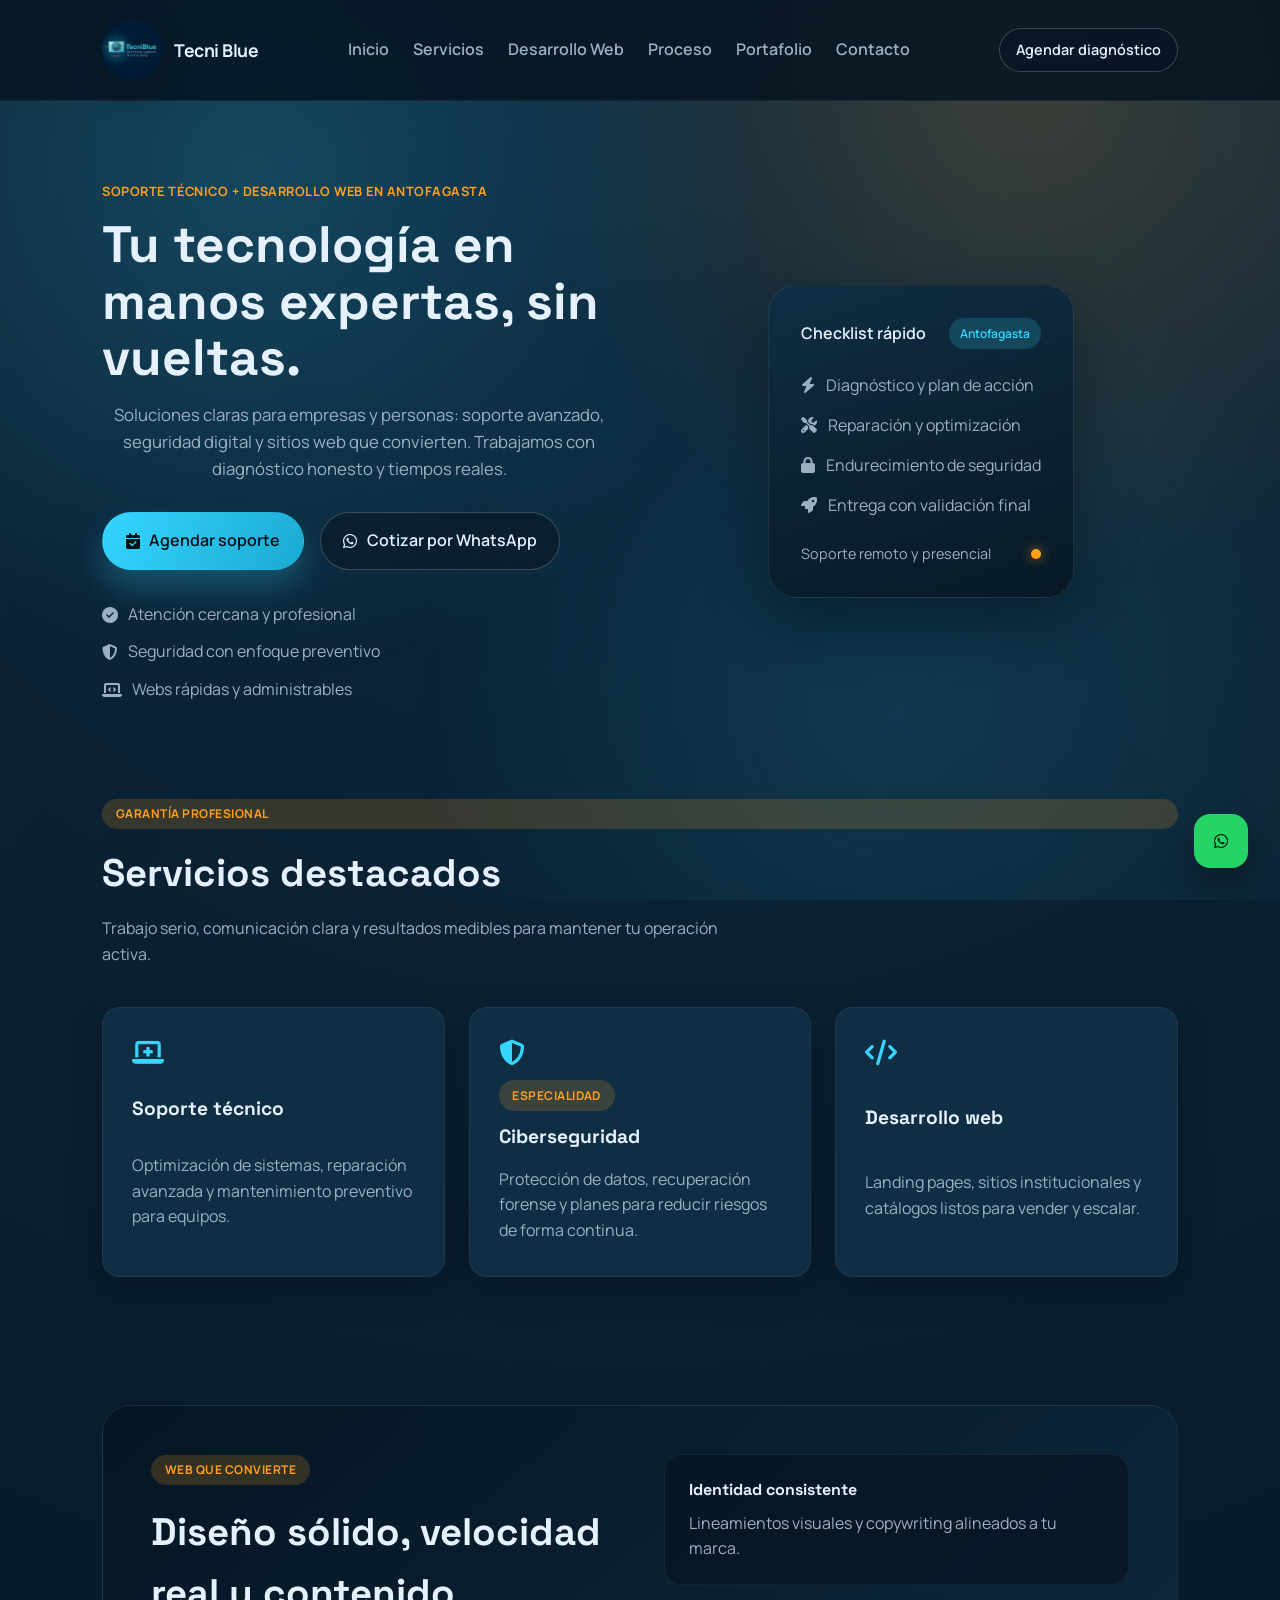
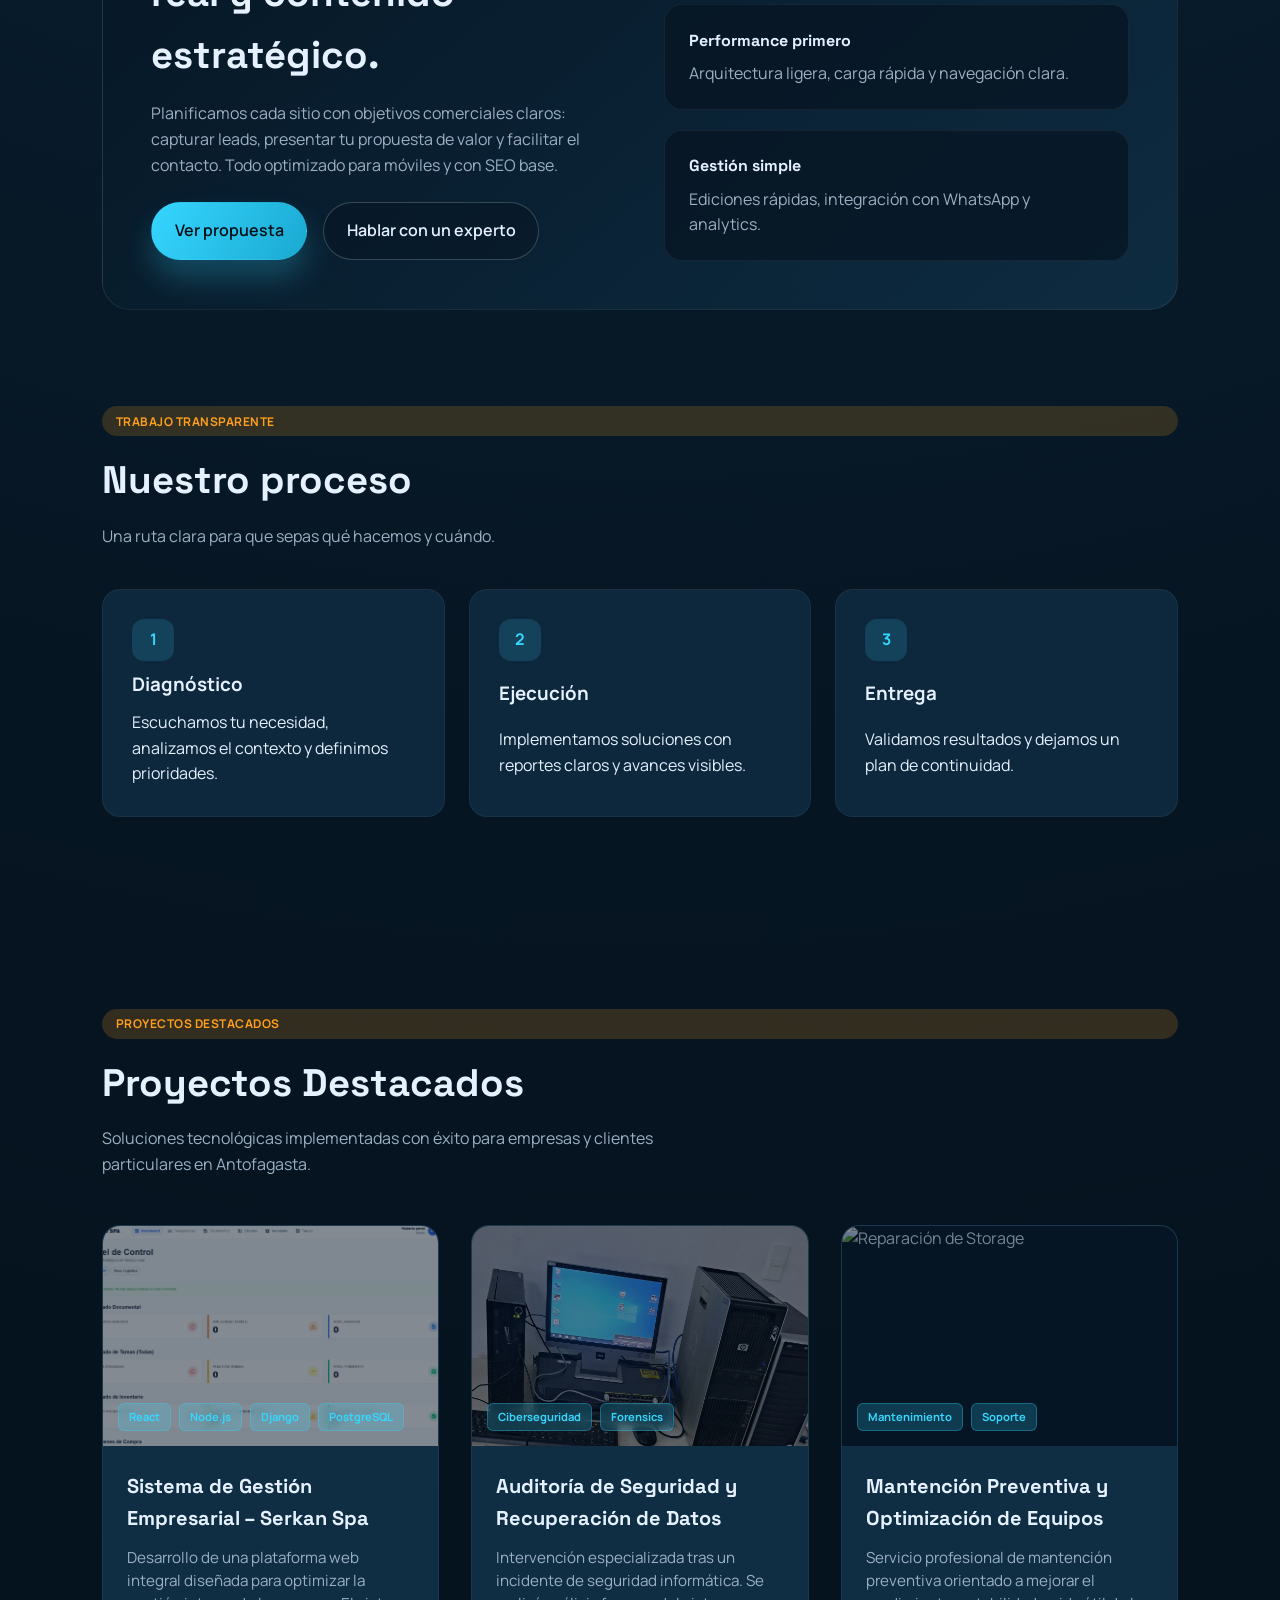
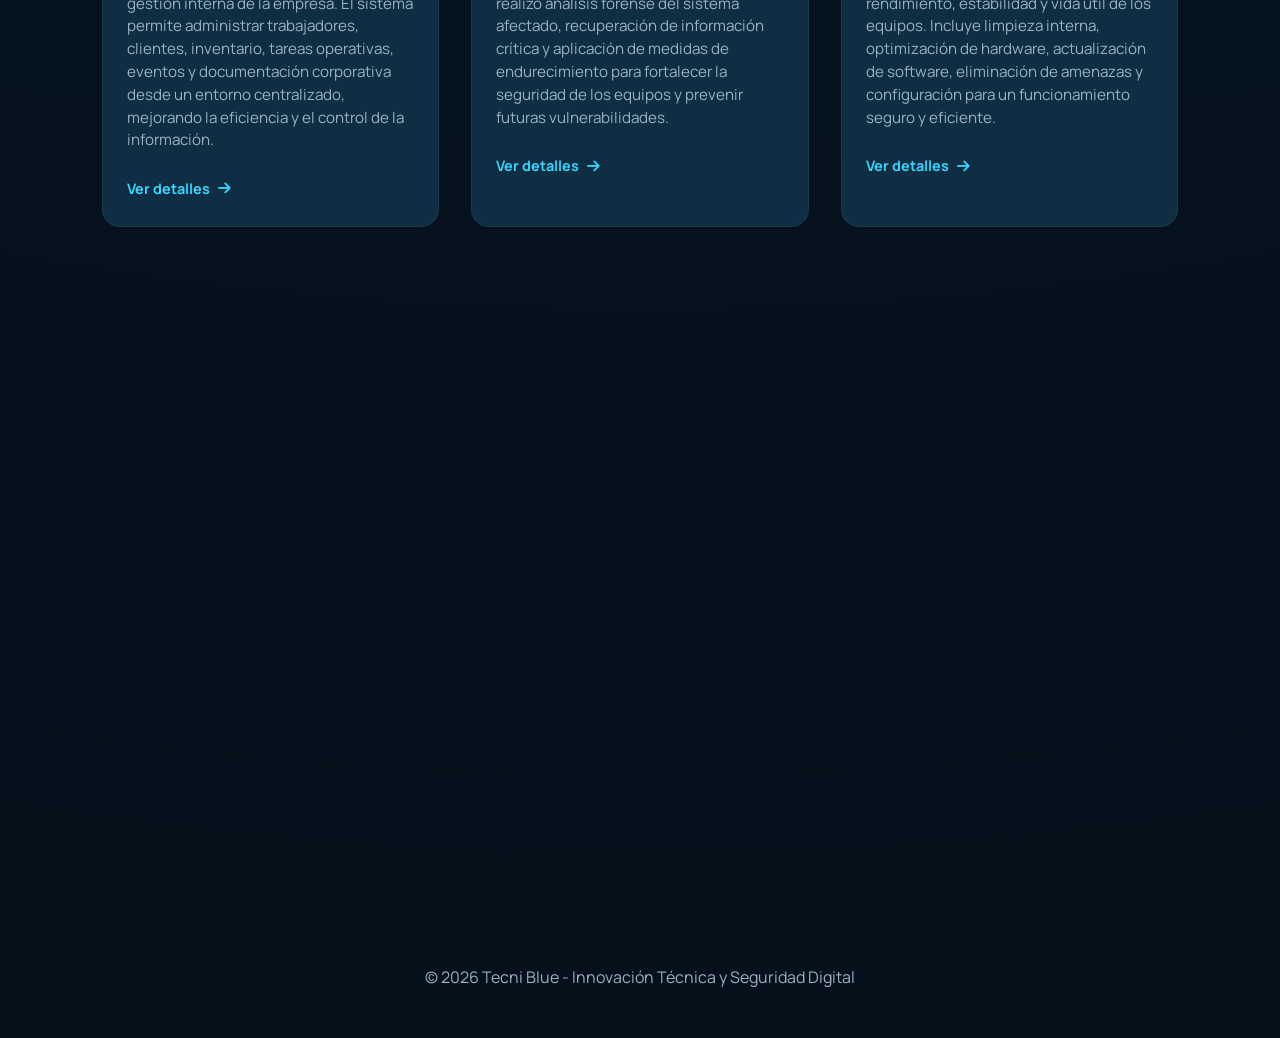
==== index.html @ 35806056 "Agregando estructura completa: HTML, CSS y Assets" ====
<!DOCTYPE html>
<html lang="es">
<head>
    <!-- ==========================================================================
       Metadatos y enlaces del documento
       ========================================================================== -->
    <meta charset="UTF-8">
    <meta name="viewport" content="width=device-width, initial-scale=1.0">
    <title>Tecni Blue | Soporte y Desarrollo Web</title>

    <!-- Descripcin para SEO -->
    <meta name="description" content="Soporte técnico, ciberseguridad y desarrollo web profesional en Antofagasta. Respuestas claras, soluciones rápidas y acompañamiento real.">

    <!-- Fuentes de Google Fonts -->
    <link href="https://fonts.googleapis.com/css2?family=Manrope:wght@300;400;600;700&family=Space+Grotesk:wght@400;600;700&display=swap" rel="stylesheet">
    <!-- Iconos de Font Awesome -->
    <link rel="stylesheet" href="https://cdnjs.cloudflare.com/ajax/libs/font-awesome/6.4.0/css/all.min.css">

    <!-- Hoja de estilos principal -->
    <link rel="stylesheet" href="style.css">
</head>
<body>
    <!-- ==========================================================================
       Cabecera del sitio
       ========================================================================== -->
    <header class="site-header">
        <!-- Logo y nombre de la marca -->
        <a href="#inicio" class="logo-link">
            <img src="img/logo2.png" alt="Logo de Tecni Blue, Soporte Técnico y Desarrollo Web Antofagasta" class="header-logo">
            <span class="brand-name">Tecni Blue</span>
        </a>

        <!-- Navegacin principal para escritorio -->
        <nav class="nav-desktop">
            <a href="#inicio">Inicio</a>
            <a href="#servicios">Servicios</a>
            <a href="#web">Desarrollo Web</a>
            <a href="#proceso">Proceso</a>
            <a href="#portafolio">Portafolio</a>
            <a href="#contacto">Contacto</a>
        </nav>

        <!-- Botn de llamada a la accin en la cabecera -->
        <div class="header-cta">
            <a href="#contacto" class="btn btn-outline btn-small">Agendar diagnóstico</a>
        </div>

        <!-- Botn de men para dispositivos mveles (hamburguesa) -->
        <button class="nav-toggle" aria-label="Abrir menú" aria-controls="nav-mobile" aria-expanded="false">
            <i class="fas fa-bars"></i>
        </button>
    </header>

    <!-- ==========================================================================
       Navegacin para dispositivos mveles
       ========================================================================== -->
    <div id="nav-mobile" class="nav-mobile" aria-hidden="true">
        <a href="#inicio">Inicio</a>
        <a href="#servicios">Servicios</a>
        <a href="#web">Desarrollo Web</a>
        <a href="#proceso">Proceso</a>
        <a href="#portafolio">Portafolio</a>
        <a href="#contacto">Contacto</a>
    </div>

    <!-- ==========================================================================
       Contenido principal de la pgina
       ========================================================================== -->
    <main>
        <!-- ==========================================================================
           Seccin "Hero" o de bienvenida
           ========================================================================== -->
        <section class="hero" id="inicio">
            <div class="hero-content fade-in">
                <p class="eyebrow">Soporte técnico + desarrollo web en Antofagasta</p>
                <h1>Tu tecnología en manos expertas, sin vueltas.</h1>
                <p class="hero-lead">Soluciones claras para empresas y personas: soporte avanzado, seguridad digital y sitios web que convierten. Trabajamos con diagnóstico honesto y tiempos reales.</p>

                <!-- Botones de llamada a la accin principales -->
                <div class="hero-actions">
                    <a href="#contacto" class="btn btn-primary"><i class="fas fa-calendar-check"></i> Agendar soporte</a>
                    <a href="https://wa.me/56936326213" class="btn btn-outline" target="_blank" rel="noreferrer"><i class="fab fa-whatsapp"></i> Cotizar por WhatsApp</a>
                </div>

                <!-- Lista de puntos de confianza -->
                <div class="hero-trust">
                    <div class="trust-item"><i class="fas fa-circle-check"></i> Atención cercana y profesional</div>
                    <div class="trust-item"><i class="fas fa-shield-halved"></i> Seguridad con enfoque preventivo</div>
                    <div class="trust-item"><i class="fas fa-laptop-code"></i> Webs rápidas y administrables</div>
                </div>
            </div>

            <!-- Elemento visual de la seccin Hero -->
            <div class="hero-visual fade-in">
                <div class="device-card">
                    <div class="device-header">
                        <span>Checklist rápido</span>
                        <span class="pill">Antofagasta</span>
                    </div>
                    <ul class="device-list">
                        <li><i class="fas fa-bolt"></i> Diagnóstico y plan de acción</li>
                        <li><i class="fas fa-screwdriver-wrench"></i> Reparación y optimización</li>
                        <li><i class="fas fa-lock"></i> Endurecimiento de seguridad</li>
                        <li><i class="fas fa-rocket"></i> Entrega con validación final</li>
                    </ul>
                    <div class="device-footer">
                        <span>Soporte remoto y presencial</span>
                        <span class="status-dot"></span>
                    </div>
                </div>
            </div>
        </section>

        <!-- ==========================================================================
           Seccin de Servicios
           ========================================================================== -->
        <section class="servicios" id="servicios">
            <div class="section-title fade-in">
                <span class="badge">Garantía profesional</span>
                <h2>Servicios destacados</h2>
                <p>Trabajo serio, comunicación clara y resultados medibles para mantener tu operación activa.</p>
            </div>

            <!-- Contenedor de tarjetas de servicios -->
            <div class="cards">
                <div class="card fade-in">
                    <i class="fas fa-laptop-medical"></i>
                    <h3>Soporte técnico</h3>
                    <p>Optimización de sistemas, reparación avanzada y mantenimiento preventivo para equipos.</p>
                </div>

                <div class="card fade-in">
                    <i class="fas fa-shield-halved"></i>
                    <div class="badge badge-inline">Especialidad</div>
                    <h3>Ciberseguridad</h3>
                    <p>Protección de datos, recuperación forense y planes para reducir riesgos de forma continua.</p>
                </div>

                <div class="card fade-in" id="web">
                    <i class="fas fa-code"></i>
                    <h3>Desarrollo web</h3>
                    <p>Landing pages, sitios institucionales y catálogos listos para vender y escalar.</p>
                </div>
            </div>
        </section>

        <!-- ==========================================================================
           Seccin de Desarrollo Web
           ========================================================================== -->
        <section class="web-section">
            <div class="web-grid">
                <div class="web-copy fade-in">
                    <span class="badge">Web que convierte</span>
                    <h2>Diseño sólido, velocidad real y contenido estratégico.</h2>
                    <p>Planificamos cada sitio con objetivos comerciales claros: capturar leads, presentar tu propuesta de valor y facilitar el contacto. Todo optimizado para móviles y con SEO base.</p>
                    <div class="web-actions">
                        <a href="#contacto" class="btn btn-primary">Ver propuesta</a>
                        <a href="https://wa.me/56936326213" class="btn btn-outline" target="_blank" rel="noreferrer">Hablar con un experto</a>
                    </div>
                </div>
                <div class="web-features fade-in">
                    <!-- Caractersticas especficas del desarrollo web -->
                    <div class="feature-card">
                        <h4>Identidad consistente</h4>
                        <p>Lineamientos visuales y copywriting alineados a tu marca.</p>
                    </div>
                    <div class="feature-card">
                        <h4>Performance primero</h4>
                        <p>Arquitectura ligera, carga rápida y navegación clara.</p>
                    </div>
                    <div class="feature-card">
                        <h4>Gestión simple</h4>
                        <p>Ediciones rápidas, integración con WhatsApp y analytics.</p>
                    </div>
                </div>
            </div>
        </section>

        <!-- ==========================================================================
           Seccin de Proceso de Trabajo
           ========================================================================== -->
        <section class="process" id="proceso">
            <div class="section-title fade-in">
                <span class="badge">Trabajo transparente</span>
                <h2>Nuestro proceso</h2>
                <p>Una ruta clara para que sepas qué hacemos y cuándo.</p>
            </div>

            <div class="process-grid">
                <!-- Pasos del proceso -->
                <div class="process-step fade-in">
                    <span class="step-number">1</span>
                    <h3>Diagnóstico</h3>
                    <p>Escuchamos tu necesidad, analizamos el contexto y definimos prioridades.</p>
                </div>
                <div class="process-step fade-in">
                    <span class="step-number">2</span>
                    <h3>Ejecución</h3>
                    <p>Implementamos soluciones con reportes claros y avances visibles.</p>
                </div>
                <div class="process-step fade-in">
                    <span class="step-number">3</span>
                    <h3>Entrega</h3>
                    <p>Validamos resultados y dejamos un plan de continuidad.</p>
                </div>
            </div>
        </section>

        <!-- ==========================================================================
           Seccin de Portafolio
           ========================================================================== -->
       <section class="portafolio" id="portafolio">
    <div class="section-title fade-in">
        <span class="badge">Proyectos Destacados</span>
        <h2>Proyectos Destacados</h2>
        <p>Soluciones tecnológicas implementadas con éxito para empresas y clientes particulares en Antofagasta.</p>
    </div>

    <div class="portfolio-grid">
        <!-- Tarjeta de Proyecto 1 -->
        <article class="project-card fade-in">
            <div class="project-image">
                <img src="img/serkan-spa.png" alt="Sistema de Gestión Serkan Spa">
                <div class="project-overlay">
                    <span class="tech-tag">React</span>
                    <span class="tech-tag">Node.js</span>
                    <span class="tech-tag">Django</span>
                    <span class="tech-tag">PostgreSQL</span>
                </div>
            </div>
            <div class="project-info">
                <h3>Sistema de Gestión Empresarial – Serkan Spa</h3>
                <p>Desarrollo de una plataforma web integral diseñada para optimizar la gestión interna de la empresa. El sistema permite administrar trabajadores, clientes, inventario, tareas operativas, eventos y documentación corporativa desde un entorno centralizado, mejorando la eficiencia y el control de la información.</p>
                <a href="serkan-spa.html" class="btn-text">Ver detalles <i class="fas fa-arrow-right"></i></a>
            </div>
        </article>

        <!-- Tarjeta de Proyecto 2 -->
        <article class="project-card fade-in">
            <div class="project-image">
                <img src="img/Adut1.jpg" alt="Auditoría de Seguridad Forense">
                <div class="project-overlay">
                    <span class="tech-tag">Ciberseguridad</span>
                    <span class="tech-tag">Forensics</span>
                </div>
            </div>
            <div class="project-info">
                <h3>Auditoría de Seguridad y Recuperación de Datos</h3>
                <p>Intervención especializada tras un incidente de seguridad informática. Se realizó análisis forense del sistema afectado, recuperación de información crítica y aplicación de medidas de endurecimiento para fortalecer la seguridad de los equipos y prevenir futuras vulnerabilidades.</p>
                <a href="audit-case.html" class="btn-text">Ver detalles <i class="fas fa-arrow-right"></i></a>
            </div>
        </article>

        <!-- Tarjeta de Proyecto 3 -->
        <article class="project-card fade-in">
            <div class="project-image">
                <img src="img/network-case.jpg" alt="Reparación de Storage">
                <div class="project-overlay">
                    <span class="tech-tag">Mantenimiento</span>
                    <span class="tech-tag">Soporte</span>
                </div>
            </div>
            <div class="project-info">
                <h3>Mantención Preventiva y Optimización de Equipos</h3>
                <p>Servicio profesional de mantención preventiva orientado a mejorar el rendimiento, estabilidad y vida útil de los equipos. Incluye limpieza interna, optimización de hardware, actualización de software, eliminación de amenazas y configuración para un funcionamiento seguro y eficiente.</p>
                <a href="preventive-maintenance.html" class="btn-text">Ver detalles <i class="fas fa-arrow-right"></i></a>
            </div>
        </article>
    </div>
</section>


        <!-- ==========================================================================
           Seccin de Contacto
           ========================================================================== -->
        <section class="contacto" id="contacto">
            <div class="contact-card fade-in">
                <div class="contact-copy">
                    <h2>¿Hablamos de tu proyecto?</h2>
                    <p>Estamos en Antofagasta listos para ayudarte con soporte, seguridad y desarrollo web.</p>
                    <div class="contact-actions">
                        <a href="https://wa.me/56936326213" class="btn btn-primary" target="_blank" rel="noreferrer">
                            <i class="fab fa-whatsapp"></i> Contactar por WhatsApp
                        </a>
                        <a href="mailto:tecni.blue.servicios@gmail.com" class="btn btn-outline">Escribir un correo</a>
                    </div>
                </div>
                <div class="contact-grid">
                    <!-- Detalles de contacto -->
                    <div class="contact-item">
                        <i class="fas fa-location-dot"></i>
                        <div>
                            <p class="contact-label">Ubicación</p>
                            <p>Antofagasta, Chile</p>
                        </div>
                    </div>
                    <div class="contact-item">
                        <i class="fab fa-instagram"></i>
                        <div>
                            <p class="contact-label">Instagram</p>
                            <p>@tecni_blue</p>
                        </div>
                    </div>
                    <div class="contact-item">
                        <i class="fas fa-envelope"></i>
                        <div>
                            <p class="contact-label">Correo</p>
                            <p>tecni.blue.servicios@gmail.com</p>
                        </div>
                    </div>
                </div>
            </div>
        </section>
    </main>

    <!-- ==========================================================================
       Pie de pgina
       ========================================================================== -->
    <footer>
        <p>© 2026 Tecni Blue - Innovación Técnica y Seguridad Digital</p>
    </footer>

    <!-- ==========================================================================
       Botn flotante de WhatsApp
       ========================================================================== -->
    <a class="whatsapp-float" href="https://wa.me/56936326213" target="_blank" rel="noreferrer" aria-label="Contactar por WhatsApp">
        <i class="fab fa-whatsapp"></i>
    </a>

    <!-- ==========================================================================
       Scripts JavaScript
       ========================================================================== -->
    <script src="script.js"></script>
</body>
</html>
---- style.css ----
/* ==========================================================================
   Variables y configuración global
   ========================================================================== */

:root {
    /* Esquema de colores y paleta de colores principal */
    color-scheme: dark;
    --bg: #061522; /* Fondo principal oscuro */
    --bg-soft: #0b2233; /* Fondo suave */
    --bg-card: #0f2e44; /* Fondo para tarjetas */
    --primary: #36d6ff; /* Color primario (azul cian) */
    --primary-strong: #1aa9d1; /* Variante más oscura del color primario */
    --secondary: #ff9f1c; /* Color secundario (naranja) */
    --text: #e6f1ff; /* Color de texto principal */
    --muted: #9bb0c3; /* Color de texto atenuado o secundario */
    --line: rgba(255, 255, 255, 0.08); /* Color para líneas y bordes */
    --shadow: 0 24px 60px rgba(3, 12, 20, 0.45); /* Sombra para elementos elevados */

    /* Radios de borde para consistencia en el diseño */
    --radius-lg: 28px; /* Radio de borde grande */
    --radius-md: 18px; /* Radio de borde mediano */
    --radius-sm: 12px; /* Radio de borde pequeño */
}

/* ==========================================================================
   Reseteo de estilos y estilos base del body
   ========================================================================== */

* {
    margin: 0;
    padding: 0;
    box-sizing: border-box; /* Asegura que padding y border no afecten el tamaño final */
}

body {
    font-family: "Manrope", sans-serif; /* Fuente principal */
    background: radial-gradient(circle at top, #0d2a40 0%, #061522 55%, #04101a 100%); /* Fondo con gradiente radial */
    color: var(--text);
    line-height: 1.6;
    min-height: 100vh; /* Asegura que el body ocupe al menos toda la altura de la pantalla */
    overflow-x: hidden; /* Evita el desbordamiento horizontal */
}

/* Efectos de fondo decorativos con pseudoelementos */
body::before,
body::after {
    content: "";
    position: fixed;
    inset: 0; /* Cubre toda la pantalla */
    pointer-events: none; /* No interfiere con las interacciones del usuario */
    z-index: -1; /* Se posiciona detrás del contenido */
}

/* Gradientes radiales para un efecto de nebulosa */
body::before {
    background: radial-gradient(circle at 20% 20%, rgba(54, 214, 255, 0.18), transparent 40%),
                radial-gradient(circle at 80% 10%, rgba(255, 159, 28, 0.18), transparent 38%),
                radial-gradient(circle at 70% 80%, rgba(54, 214, 255, 0.12), transparent 42%);
}

/* Gradientes lineales para añadir más textura al fondo */
body::after {
    background-image: linear-gradient(120deg, rgba(255, 255, 255, 0.02), transparent 40%),
                      linear-gradient(250deg, rgba(255, 255, 255, 0.03), transparent 45%);
}

/* ==========================================================================
   Estilos de elementos base (enlaces, imágenes, secciones)
   ========================================================================== */

a {
    color: inherit; /* Hereda el color del texto de su contenedor */
    text-decoration: none; /* Sin subrayado */
}

img {
    max-width: 100%; /* Imágenes responsivas */
    display: block; /* Elimina espacio extra debajo de las imágenes */
}

main {
    display: flex;
    flex-direction: column;
    gap: 6rem; /* Espacio entre secciones principales */
    padding-bottom: 6rem;
}

section {
    padding: 0 8vw; /* Relleno horizontal adaptable */
    scroll-margin-top: 110px; /* Ajuste para el anclaje de scroll con cabecera fija */
}

/* ==========================================================================
   Cabecera del sitio (Header)
   ========================================================================== */

.site-header {
    position: sticky; /* Cabecera fija al hacer scroll */
    top: 0;
    z-index: 50;
    display: flex;
    align-items: center;
    justify-content: space-between;
    gap: 1.5rem;
    padding: 1.25rem 8vw;
    background: rgba(6, 21, 34, 0.85); /* Fondo semitransparente */
    backdrop-filter: blur(12px); /* Efecto de desenfoque para el fondo */
    border-bottom: 1px solid rgba(255, 255, 255, 0.06);
    transition: padding 0.3s ease, background 0.3s ease;
}

/* Estilo de la cabecera cuando se hace scroll */
.site-header.scrolled {
    padding: 0.85rem 8vw;
    background: rgba(6, 21, 34, 0.95);
}

.logo-link {
    display: flex;
    align-items: center;
    gap: 0.75rem;
}

.header-logo {
    width: 60px;
    height: 60px;
    border-radius: 30px; /* Logo circular */
    object-fit: cover;
    box-shadow: 0 12px 24px rgba(6, 21, 34, 0.6);
}

.brand-name {
    font-weight: 700;
    font-size: 1.1rem;
    letter-spacing: -0.5px;
    color: var(--text);
}

/* ==========================================================================
   Navegación
   ========================================================================== */

/* Navegación de escritorio */
.nav-desktop {
    display: flex;
    gap: 1.5rem;
    font-weight: 600;
    color: var(--muted);
}

.nav-desktop a {
    position: relative;
    transition: color 0.2s ease;
}

/* Línea animada debajo de los enlaces de navegación */
.nav-desktop a::after {
    content: "";
    position: absolute;
    left: 0;
    bottom: -6px;
    width: 0;
    height: 2px;
    background: var(--primary);
    transition: width 0.2s ease;
}

.nav-desktop a:hover {
    color: var(--text);
}

.nav-desktop a:hover::after {
    width: 100%;
}

/* Botón de llamada a la acción en la cabecera */
.header-cta {
    display: flex;
    align-items: center;
}

/* Botón de menú para móviles (hamburguesa) */
.nav-toggle {
    display: none; /* Oculto por defecto en escritorio */
    background: rgba(255, 255, 255, 0.08);
    border: 1px solid rgba(255, 255, 255, 0.1);
    color: var(--text);
    padding: 0.6rem 0.8rem;
    border-radius: 12px;
    cursor: pointer;
}

/* Menú de navegación móvil */
.nav-mobile {
    position: fixed;
    top: 78px;
    right: 5vw;
    background: rgba(6, 21, 34, 0.98);
    border: 1px solid rgba(255, 255, 255, 0.08);
    border-radius: 18px;
    padding: 1rem 1.5rem;
    display: grid;
    gap: 0.75rem;
    opacity: 0; /* Oculto por defecto */
    transform: translateY(-10px);
    pointer-events: none;
    transition: opacity 0.2s ease, transform 0.2s ease;
    z-index: 40;
}

/* Estilo del menú móvil cuando está activo */
.nav-mobile.active {
    opacity: 1;
    transform: translateY(0);
    pointer-events: auto;
}

.nav-mobile a {
    font-weight: 600;
    color: var(--text);
}

/* ==========================================================================
   Sección "Hero" (Héroe)
   ========================================================================== */

.hero {
    display: grid;
    grid-template-columns: repeat(auto-fit, minmax(280px, 1fr)); /* Layout responsivo */
    gap: 3rem;
    align-items: center;
    padding-top: 5rem;
}

.hero-content h1 {
    font-family: "Space Grotesk", sans-serif; /* Fuente destacada para títulos */
    font-size: clamp(2.4rem, 4vw, 3.6rem); /* Tamaño de fuente adaptable */
    line-height: 1.1;
    margin-bottom: 1rem;
}

/* Pequeño texto sobre el título principal */
.eyebrow {
    font-weight: 700;
    letter-spacing: 0.04em;
    text-transform: uppercase;
    font-size: 0.8rem;
    color: var(--secondary);
    margin-bottom: 1rem;
}

.hero-lead {
    font-size: 1.05rem;
    color: var(--muted);
    max-width: 560px;
    margin-bottom: 1.8rem;
    margin-left: auto;
    margin-right: auto;
    text-align: center;
}

.hero-actions {
    display: flex;
    flex-wrap: wrap;
    gap: 1rem;
    margin-bottom: 2rem;
}

/* ==========================================================================
   Estilos de Botones
   ========================================================================== */

.btn {
    display: inline-flex;
    align-items: center;
    gap: 0.6rem;
    padding: 0.95rem 1.4rem;
    border-radius: 999px; /* Botones con bordes totalmente redondeados */
    font-weight: 600;
    border: 1px solid transparent;
    transition: transform 0.2s ease, box-shadow 0.2s ease, border 0.2s ease;
}

.btn-primary {
    background: linear-gradient(120deg, var(--primary), var(--primary-strong));
    color: #021018; /* Color de texto oscuro para contraste */
    box-shadow: 0 18px 30px rgba(54, 214, 255, 0.24);
}

.btn-primary:hover {
    transform: translateY(-2px); /* Efecto de elevación */
    box-shadow: 0 22px 35px rgba(54, 214, 255, 0.32);
}

.btn-outline {
    border-color: rgba(255, 255, 255, 0.2);
    color: var(--text);
    background: rgba(6, 21, 34, 0.5);
}

.btn-outline:hover {
    border-color: var(--primary);
    transform: translateY(-2px);
}

.btn-small {
    padding: 0.6rem 1rem;
    font-size: 0.9rem;
}

/* ==========================================================================
   Sección "Hero" (Continuación) y Tarjeta de Dispositivo
   ========================================================================== */

.hero-trust {
    display: grid;
    gap: 0.75rem;
    color: var(--muted);
}

.trust-item {
    display: flex;
    align-items: center;
    gap: 0.6rem;
}

.hero-visual {
    display: flex;
    justify-content: center;
}

/* Tarjeta que simula una interfaz de dispositivo */
.device-card {
    background: linear-gradient(160deg, rgba(15, 46, 68, 0.95), rgba(7, 24, 36, 0.95));
    border: 1px solid rgba(255, 255, 255, 0.08);
    padding: 2rem;
    border-radius: var(--radius-lg);
    box-shadow: var(--shadow);
    min-width: 280px;
}

.device-header {
    display: flex;
    justify-content: space-between;
    align-items: center;
    font-weight: 600;
    margin-bottom: 1.5rem;
}

/* Píldora de estado o etiqueta */
.pill {
    font-size: 0.75rem;
    padding: 0.35rem 0.7rem;
    border-radius: 999px;
    background: rgba(54, 214, 255, 0.18);
    color: var(--primary);
}

.device-list {
    list-style: none;
    display: grid;
    gap: 0.9rem;
    color: var(--muted);
}

.device-list li {
    display: flex;
    align-items: center;
    gap: 0.7rem;
}

.device-footer {
    margin-top: 1.5rem;
    display: flex;
    align-items: center;
    justify-content: space-between;
    font-size: 0.9rem;
    color: var(--muted);
}

.status-dot {
    width: 10px;
    height: 10px;
    border-radius: 50%;
    background: var(--secondary);
    box-shadow: 0 0 12px rgba(255, 159, 28, 0.7); /* Efecto de brillo */
}

/* ==========================================================================
   Títulos de sección y "Badges"
   ========================================================================== */

.section-title {
    display: grid;
    gap: 0.8rem;
    margin-bottom: 2.5rem;
}

.section-title h2 {
    font-family: "Space Grotesk", sans-serif;
    font-size: clamp(1.8rem, 3vw, 2.6rem);
}

.section-title p {
    color: var(--muted);
    max-width: 620px;
}

/* "Badge" o etiqueta destacada */
.badge {
    display: inline-flex;
    align-items: center;
    gap: 0.4rem;
    padding: 0.35rem 0.85rem;
    border-radius: 999px;
    background: rgba(255, 159, 28, 0.18);
    color: var(--secondary);
    font-weight: 700;
    font-size: 0.75rem;
    text-transform: uppercase;
    letter-spacing: 0.04em;
}

/* ==========================================================================
   Tarjetas de características y servicios
   ========================================================================== */

.cards {
    display: grid;
    grid-template-columns: repeat(auto-fit, minmax(220px, 1fr));
    gap: 1.5rem;
}

.card {
    background: var(--bg-card);
    border: 1px solid rgba(255, 255, 255, 0.06);
    border-radius: var(--radius-md);
    padding: 2rem 1.8rem;
    display: grid;
    gap: 0.9rem;
    box-shadow: 0 12px 30px rgba(2, 12, 20, 0.35);
}

.card i {
    font-size: 1.6rem;
    color: var(--primary);
}

.card h3 {
    font-family: "Space Grotesk", sans-serif;
    font-size: 1.2rem;
}

.card p {
    color: var(--muted);
}

.badge-inline {
    width: fit-content;
    margin-bottom: -0.2rem;
}

/* ==========================================================================
   Sección Web y de características
   ========================================================================== */

.web-section {
    padding-top: 2rem;
}

.web-grid {
    display: grid;
    grid-template-columns: repeat(auto-fit, minmax(280px, 1fr));
    gap: 3rem;
    align-items: center;
    background: linear-gradient(140deg, rgba(6, 21, 34, 0.9), rgba(15, 46, 68, 0.9));
    border-radius: var(--radius-lg);
    border: 1px solid rgba(255, 255, 255, 0.08);
    padding: 3rem;
}

.web-copy h2 {
    font-family: "Space Grotesk", sans-serif;
    font-size: clamp(2rem, 3vw, 2.8rem);
    margin: 1rem 0;
}

.web-copy p {
    color: var(--muted);
    margin-bottom: 1.5rem;
}

.web-actions {
    display: flex;
    flex-wrap: wrap;
    gap: 1rem;
}

.web-features {
    display: grid;
    gap: 1.2rem;
}

.feature-card {
    background: rgba(6, 21, 34, 0.7);
    border: 1px solid rgba(255, 255, 255, 0.06);
    border-radius: var(--radius-md);
    padding: 1.4rem 1.5rem;
}

.feature-card h4 {
    font-family: "Space Grotesk", sans-serif;
    margin-bottom: 0.5rem;
}

.feature-card p {
    color: var(--muted);
}

/* ==========================================================================
   Sección de Proceso
   ========================================================================== */

.process-grid {
    display: grid;
    grid-template-columns: repeat(auto-fit, minmax(220px, 1fr));
    gap: 1.5rem;
}

.process-step {
    background: rgba(15, 46, 68, 0.8);
    border-radius: var(--radius-md);
    border: 1px solid rgba(255, 255, 255, 0.05);
    padding: 1.8rem;
    display: grid;
    gap: 0.6rem;
}

.step-number {
    width: 42px;
    height: 42px;
    border-radius: 12px;
    display: grid;
    place-items: center; /* Centra el número */
    background: rgba(54, 214, 255, 0.15);
    color: var(--primary);
    font-weight: 700;
}

/* ==========================================================================
   Sección de Contacto
   ========================================================================== */

.contacto {
    padding-bottom: 3rem;
}

.contact-card {
    background: linear-gradient(160deg, rgba(15, 46, 68, 0.95), rgba(6, 21, 34, 0.95));
    border-radius: var(--radius-lg);
    border: 1px solid rgba(255, 255, 255, 0.08);
    padding: 3rem;
    display: grid;
    grid-template-columns: repeat(auto-fit, minmax(260px, 1fr));
    gap: 2.5rem;
}

.contact-copy h2 {
    font-family: "Space Grotesk", sans-serif;
    font-size: clamp(2rem, 3vw, 2.6rem);
    margin-bottom: 1rem;
}

.contact-copy p {
    color: var(--muted);
    margin-bottom: 1.5rem;
}

.contact-actions {
    display: flex;
    flex-wrap: wrap;
    gap: 1rem;
}

.contact-grid {
    display: grid;
    gap: 1rem;
}

.contact-item {
    display: flex;
    gap: 0.8rem;
    align-items: flex-start;
    background: rgba(6, 21, 34, 0.6);
    border-radius: var(--radius-sm);
    padding: 1rem;
    border: 1px solid rgba(255, 255, 255, 0.05);
}

.contact-item i {
    color: var(--primary);
    font-size: 1.1rem;
    margin-top: 0.2rem;
}

.contact-label {
    font-size: 0.75rem;
    text-transform: uppercase;
    letter-spacing: 0.06em;
    color: var(--muted);
}

/* ==========================================================================
   Pie de página (Footer) y botón flotante de WhatsApp
   ========================================================================== */

footer {
    text-align: center;
    padding: 2rem 1rem 3rem;
    color: var(--muted);
}

.whatsapp-float {
    position: fixed;
    bottom: 2rem;
    right: 2rem;
    background: #25d366; /* Color oficial de WhatsApp */
    color: #071b0f;
    width: 54px;
    height: 54px;
    display: grid;
    place-items: center;
    border-radius: 16px;
    box-shadow: 0 16px 32px rgba(0, 0, 0, 0.35);
    z-index: 60;
}

/* ==========================================================================
   Animaciones
   ========================================================================== */

/* Animación de aparición gradual */
.fade-in {
    opacity: 0;
    transform: translateY(18px);
    transition: opacity 0.6s ease-out, transform 0.6s ease-out;
}

.fade-in.visible {
    opacity: 1;
    transform: translateY(0);
}

/* ==========================================================================
   Sección Portafolio
   ========================================================================== */

.portafolio {
    padding: 6rem 8vw;
}

.portfolio-grid {
    display: grid;
    grid-template-columns: repeat(auto-fit, minmax(320px, 1fr));
    gap: 2rem;
    margin-top: 3rem;
}

.project-card {
    background: var(--bg-card);
    border-radius: var(--radius-md);
    overflow: hidden; /* Oculta lo que se salga de la tarjeta */
    border: 1px solid rgba(255, 255, 255, 0.05);
    transition: transform 0.3s ease, border-color 0.3s ease;
}

.project-card:hover {
    transform: translateY(-10px);
    border-color: var(--primary);
}

.project-image {
    position: relative;
    height: 220px;
    background: #061524;
}

.project-image img {
    width: 100%;
    height: 100%;
    object-fit: cover; /* La imagen cubre el contenedor sin deformarse */
    opacity: 0.5;
    transition: opacity 0.3s ease;
}

.project-card:hover .project-image img {
    opacity: 1; /* La imagen se atenúa al pasar el cursor */
}

/* Overlay sobre la imagen del proyecto */
.project-overlay {
    position: absolute;
    bottom: 15px;
    left: 15px;
    display: flex;
    gap: 0.5rem;
    flex-wrap: wrap;
}

/* Etiquetas de tecnología */
.tech-tag {
    background: rgba(54, 214, 255, 0.2);
    color: var(--primary);
    padding: 4px 10px;
    border-radius: 6px;
    font-size: 0.7rem;
    font-weight: 700;
    backdrop-filter: blur(4px);
    border: 1px solid rgba(54, 214, 255, 0.3);
}

.project-info {
    padding: 1.5rem;
}

.project-info h3 {
    font-family: "Space Grotesk", sans-serif;
    margin-bottom: 0.8rem;
    font-size: 1.25rem;
}

.project-info p {
    color: var(--muted);
    font-size: 0.95rem;
    margin-bottom: 1.5rem;
    line-height: 1.5;
}

/* Botón de solo texto con ícono */
.btn-text {
    color: var(--primary);
    font-weight: 700;
    font-size: 0.9rem;
    display: inline-flex;
    align-items: center;
    gap: 0.5rem;
    transition: gap 0.2s ease;
}

.btn-text:hover {
    gap: 0.8rem; /* El ícono se separa un poco al pasar el cursor */
}

/* ==========================================================================
   Media Queries para Responsividad
   ========================================================================== */

/* Para tabletas y pantallas más pequeñas */
@media (max-width: 980px) {
    /* Oculta la navegación de escritorio y muestra el botón de menú móvil */
    .nav-desktop,
    .header-cta {
        display: none;
    }

    .nav-toggle {
        display: inline-flex;
    }

    .site-header {
        padding: 1rem 6vw;
    }

    section {
        padding: 0 6vw;
    }

    .nav-mobile {
        right: 6vw;
    }

    .hero {
        padding-top: 4rem;
    }
}

/* Para móviles */
@media (max-width: 640px) {
    /* Botones de acción en columna */
    .hero-actions,
    .contact-actions,
    .web-actions {
        flex-direction: column;
        align-items: stretch;
    }

    .btn {
        justify-content: center;
    }

    .contact-card,
    .web-grid {
        padding: 2.2rem;
    }

    .whatsapp-float {
        right: 1.2rem;
        bottom: 1.2rem;
    }
}

/* Accesibilidad: Reduce animaciones si el usuario lo prefiere */
@media (prefers-reduced-motion: reduce) {
    * {
        animation: none !important;
        transition: none !important;
        scroll-behavior: auto !important;
    }
}
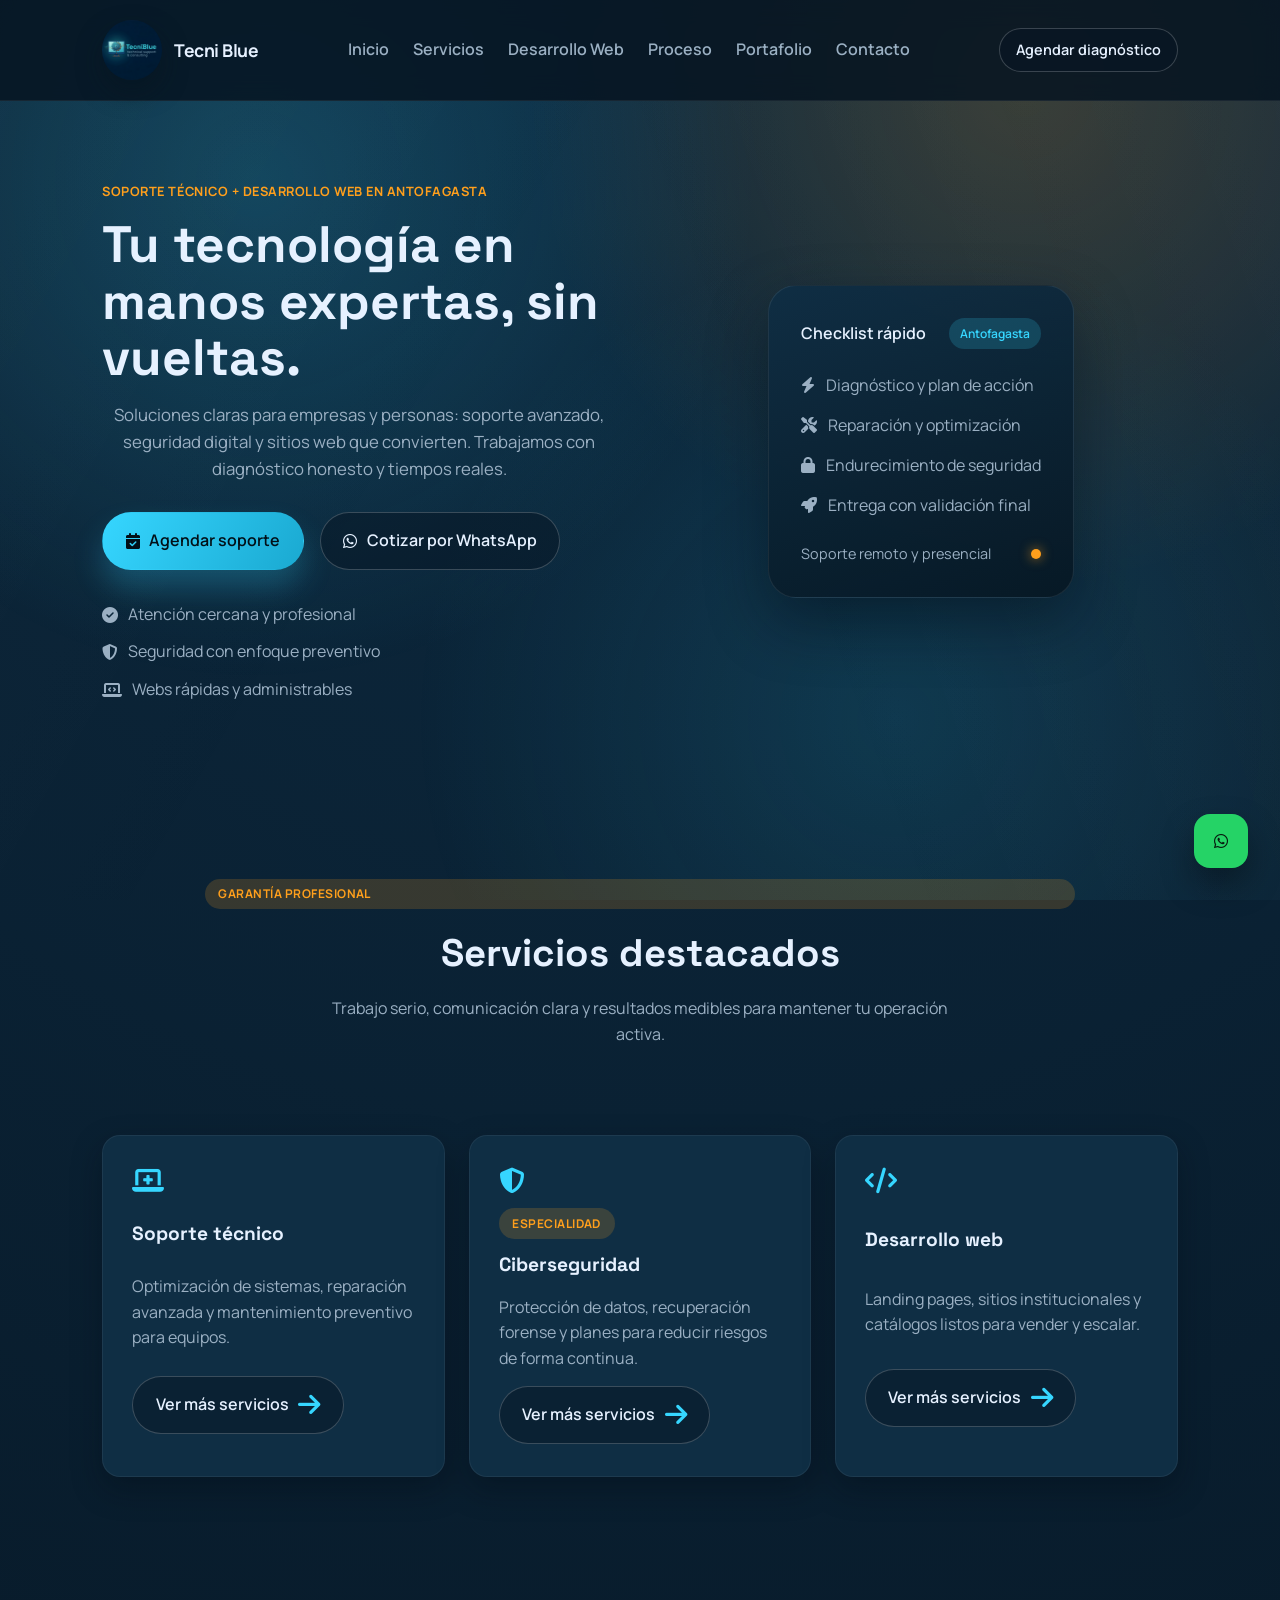
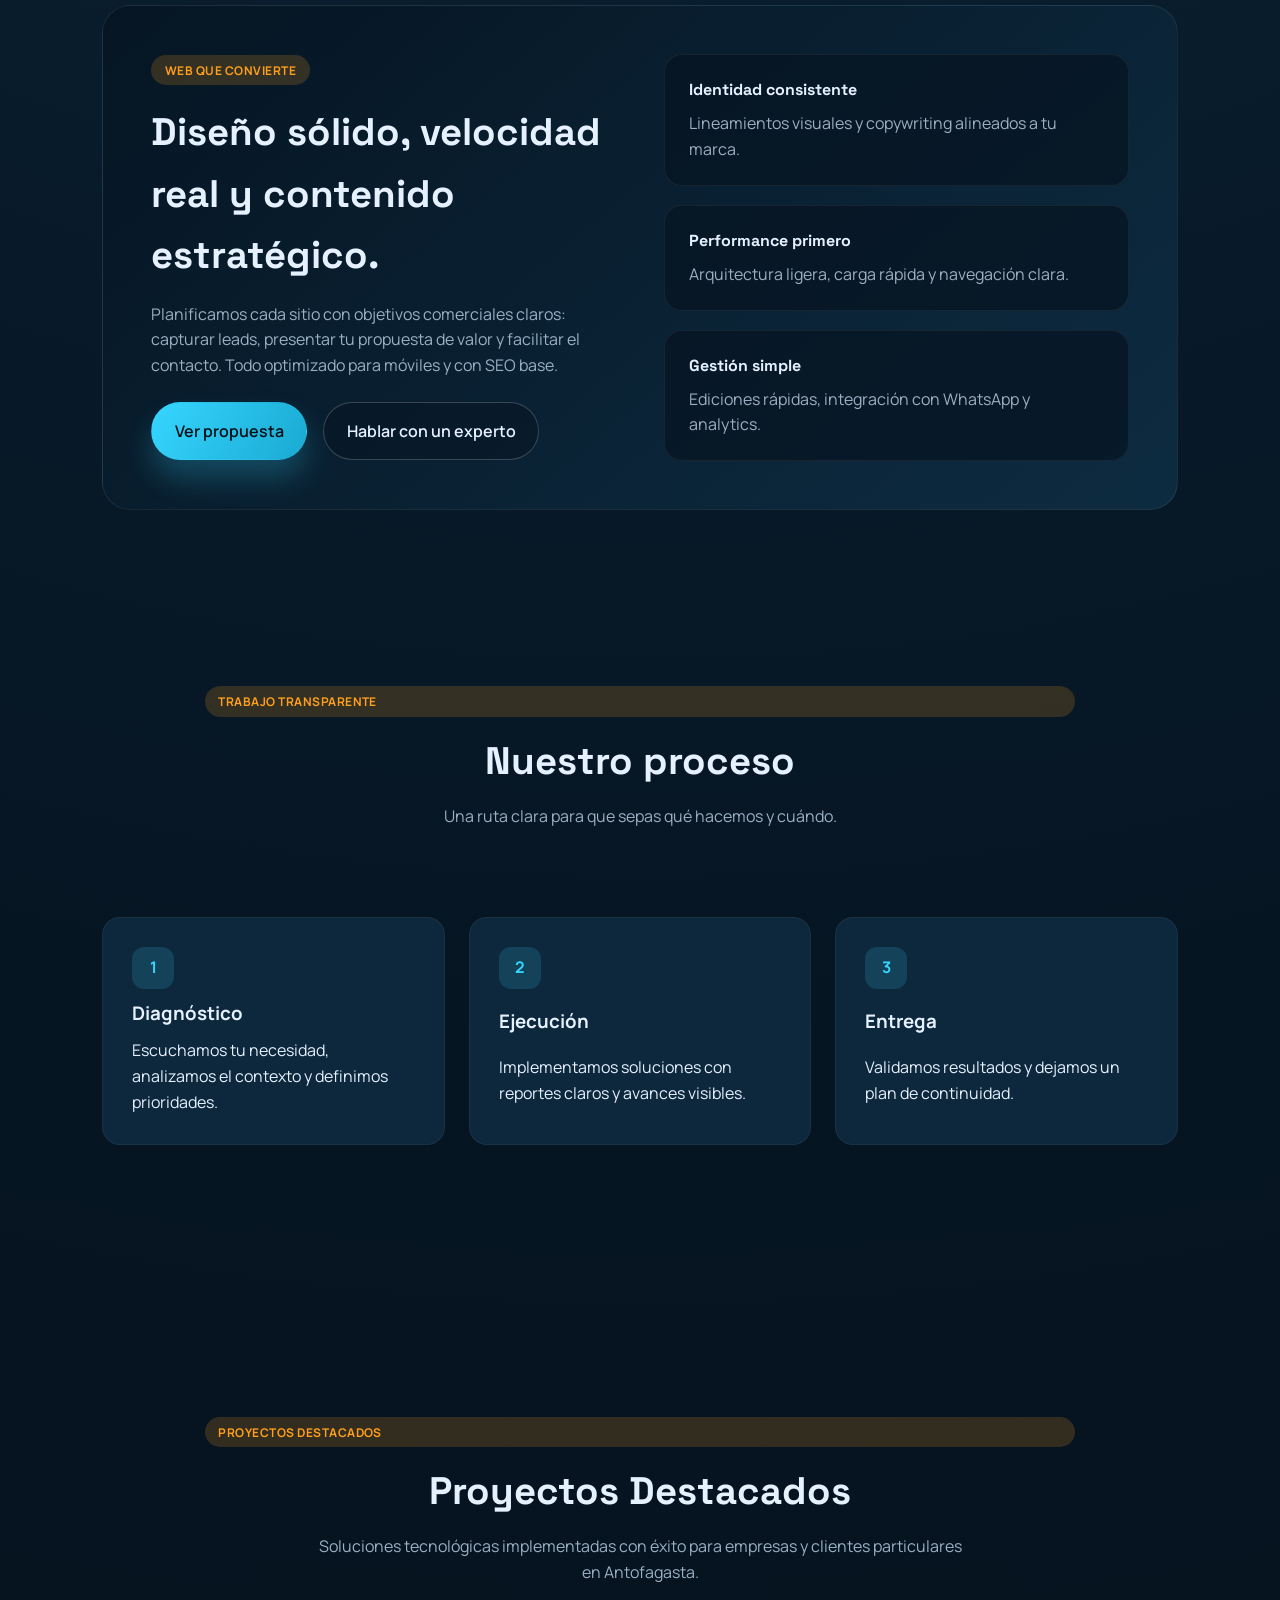
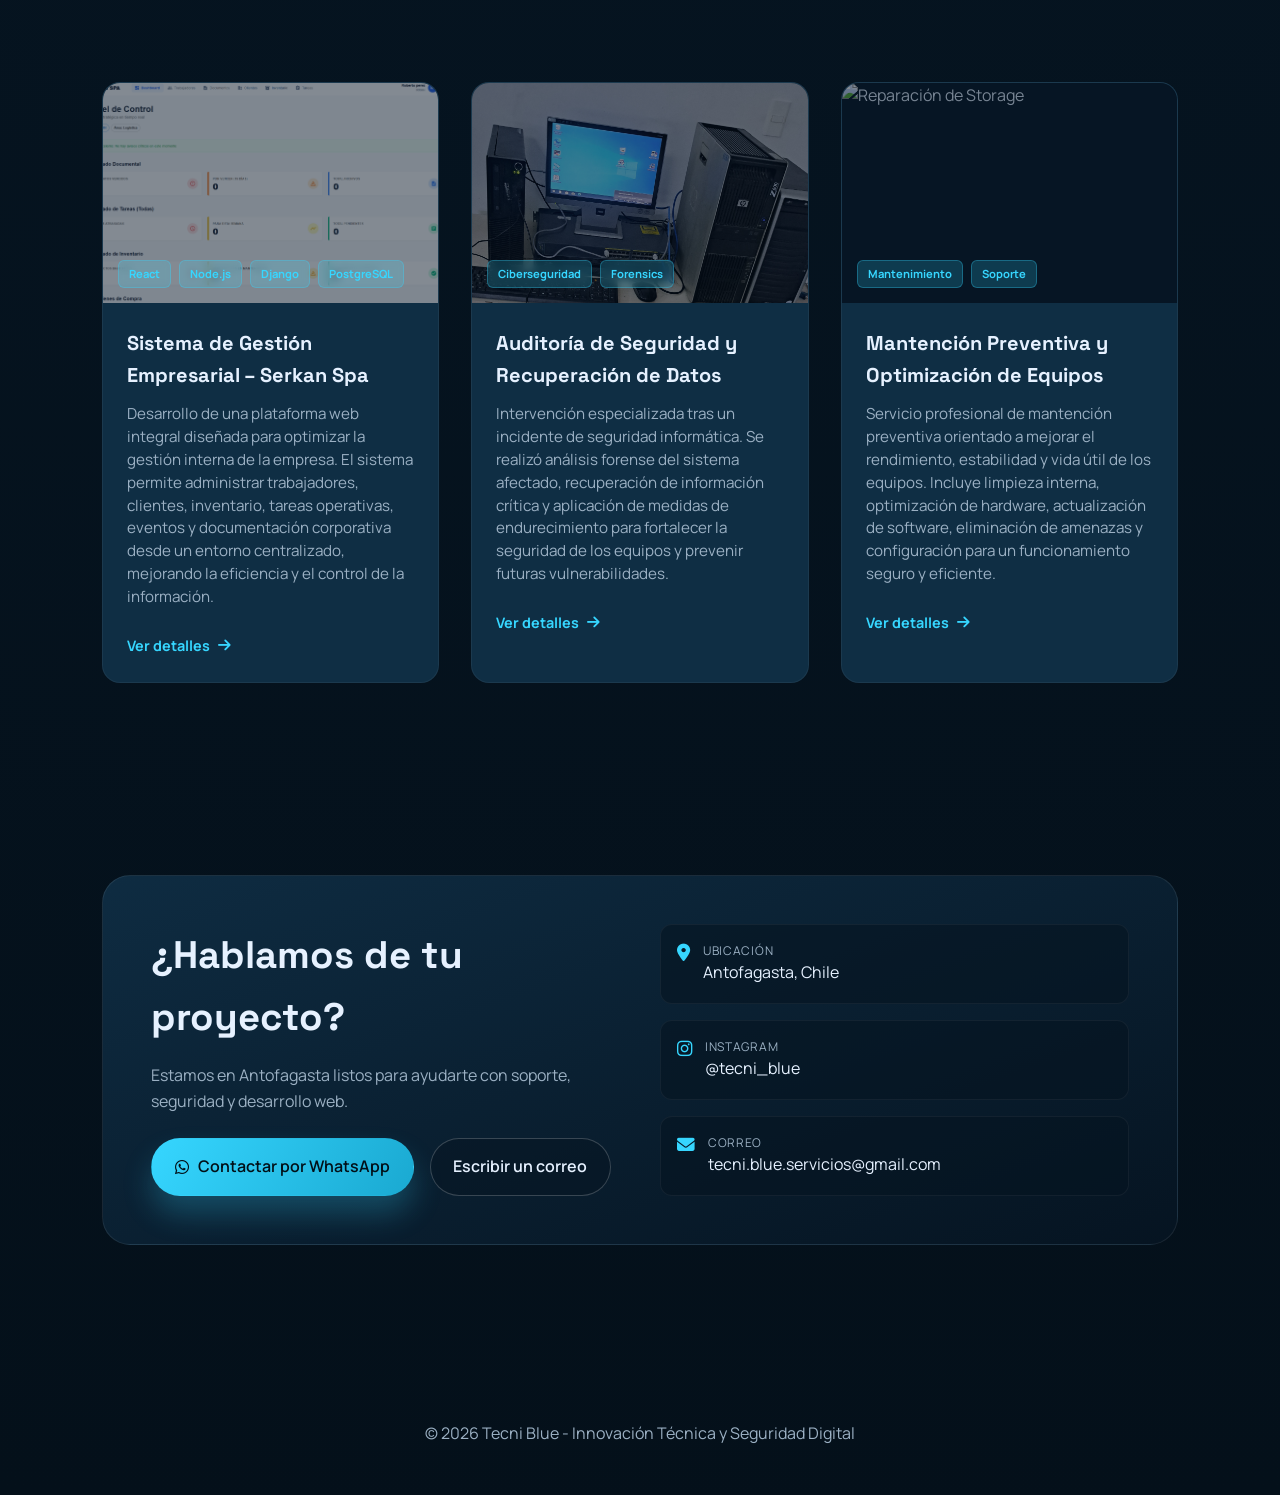
==== commit 047a0cdf: "Mejora: Actualización de la sección de servicios" ====
--- a/index.html
+++ b/index.html
@@ -1,335 +1,469 @@
 <!DOCTYPE html>
 <html lang="es">
-<head>
+  <head>
     <!-- ==========================================================================
        Metadatos y enlaces del documento
        ========================================================================== -->
-    <meta charset="UTF-8">
-    <meta name="viewport" content="width=device-width, initial-scale=1.0">
+    <meta charset="UTF-8" />
+    <meta name="viewport" content="width=device-width, initial-scale=1.0" />
     <title>Tecni Blue | Soporte y Desarrollo Web</title>
 
     <!-- Descripcin para SEO -->
-    <meta name="description" content="Soporte técnico, ciberseguridad y desarrollo web profesional en Antofagasta. Respuestas claras, soluciones rápidas y acompañamiento real.">
+    <meta
+      name="description"
+      content="Soporte técnico, ciberseguridad y desarrollo web profesional en Antofagasta. Respuestas claras, soluciones rápidas y acompañamiento real."
+    />
 
     <!-- Fuentes de Google Fonts -->
-    <link href="https://fonts.googleapis.com/css2?family=Manrope:wght@300;400;600;700&family=Space+Grotesk:wght@400;600;700&display=swap" rel="stylesheet">
+    <link
+      href="https://fonts.googleapis.com/css2?family=Manrope:wght@300;400;600;700&family=Space+Grotesk:wght@400;600;700&display=swap"
+      rel="stylesheet"
+    />
     <!-- Iconos de Font Awesome -->
-    <link rel="stylesheet" href="https://cdnjs.cloudflare.com/ajax/libs/font-awesome/6.4.0/css/all.min.css">
+    <link
+      rel="stylesheet"
+      href="https://cdnjs.cloudflare.com/ajax/libs/font-awesome/6.4.0/css/all.min.css"
+    />
 
     <!-- Hoja de estilos principal -->
-    <link rel="stylesheet" href="style.css">
-</head>
-<body>
+    <link rel="stylesheet" href="style.css" />
+  </head>
+  <body>
     <!-- ==========================================================================
        Cabecera del sitio
        ========================================================================== -->
     <header class="site-header">
-        <!-- Logo y nombre de la marca -->
-        <a href="#inicio" class="logo-link">
-            <img src="img/logo2.png" alt="Logo de Tecni Blue, Soporte Técnico y Desarrollo Web Antofagasta" class="header-logo">
-            <span class="brand-name">Tecni Blue</span>
-        </a>
-
-        <!-- Navegacin principal para escritorio -->
-        <nav class="nav-desktop">
-            <a href="#inicio">Inicio</a>
-            <a href="#servicios">Servicios</a>
-            <a href="#web">Desarrollo Web</a>
-            <a href="#proceso">Proceso</a>
-            <a href="#portafolio">Portafolio</a>
-            <a href="#contacto">Contacto</a>
-        </nav>
-
-        <!-- Botn de llamada a la accin en la cabecera -->
-        <div class="header-cta">
-            <a href="#contacto" class="btn btn-outline btn-small">Agendar diagnóstico</a>
-        </div>
-
-        <!-- Botn de men para dispositivos mveles (hamburguesa) -->
-        <button class="nav-toggle" aria-label="Abrir menú" aria-controls="nav-mobile" aria-expanded="false">
-            <i class="fas fa-bars"></i>
-        </button>
-    </header>
-
-    <!-- ==========================================================================
-       Navegacin para dispositivos mveles
-       ========================================================================== -->
-    <div id="nav-mobile" class="nav-mobile" aria-hidden="true">
+      <!-- Logo y nombre de la marca -->
+      <a href="#inicio" class="logo-link">
+        <img
+          src="img/logo2.png"
+          alt="Logo de Tecni Blue, Soporte Técnico y Desarrollo Web Antofagasta"
+          class="header-logo"
+        />
+        <span class="brand-name">Tecni Blue</span>
+      </a>
+
+      <!-- Navegación principal para escritorio -->
+      <nav class="nav-desktop">
         <a href="#inicio">Inicio</a>
         <a href="#servicios">Servicios</a>
         <a href="#web">Desarrollo Web</a>
         <a href="#proceso">Proceso</a>
         <a href="#portafolio">Portafolio</a>
         <a href="#contacto">Contacto</a>
+      </nav>
+
+      <!-- Botón de llamada a la acción en la cabecera -->
+      <div class="header-cta">
+        <a href="#contacto" class="btn btn-outline btn-small"
+          >Agendar diagnóstico</a
+        >
+      </div>
+
+      <!-- Botón de menú para dispositivos móviles (hamburguesa) -->
+      <button
+        class="nav-toggle"
+        aria-label="Abrir menú"
+        aria-controls="nav-mobile"
+        aria-expanded="false"
+      >
+        <i class="fas fa-bars"></i>
+      </button>
+    </header>
+
+    <!-- ==========================================================================
+       Navegación para dispositivos móviles
+       ========================================================================== -->
+    <div id="nav-mobile" class="nav-mobile" aria-hidden="true">
+      <a href="#inicio">Inicio</a>
+      <a href="#servicios">Servicios</a>
+      <a href="#web">Desarrollo Web</a>
+      <a href="#proceso">Proceso</a>
+      <a href="#portafolio">Portafolio</a>
+      <a href="#contacto">Contacto</a>
     </div>
 
     <!-- ==========================================================================
-       Contenido principal de la pgina
+       Contenido principal de la página
        ========================================================================== -->
     <main>
-        <!-- ==========================================================================
-           Seccin "Hero" o de bienvenida
-           ========================================================================== -->
-        <section class="hero" id="inicio">
-            <div class="hero-content fade-in">
-                <p class="eyebrow">Soporte técnico + desarrollo web en Antofagasta</p>
-                <h1>Tu tecnología en manos expertas, sin vueltas.</h1>
-                <p class="hero-lead">Soluciones claras para empresas y personas: soporte avanzado, seguridad digital y sitios web que convierten. Trabajamos con diagnóstico honesto y tiempos reales.</p>
-
-                <!-- Botones de llamada a la accin principales -->
-                <div class="hero-actions">
-                    <a href="#contacto" class="btn btn-primary"><i class="fas fa-calendar-check"></i> Agendar soporte</a>
-                    <a href="https://wa.me/56936326213" class="btn btn-outline" target="_blank" rel="noreferrer"><i class="fab fa-whatsapp"></i> Cotizar por WhatsApp</a>
-                </div>
-
-                <!-- Lista de puntos de confianza -->
-                <div class="hero-trust">
-                    <div class="trust-item"><i class="fas fa-circle-check"></i> Atención cercana y profesional</div>
-                    <div class="trust-item"><i class="fas fa-shield-halved"></i> Seguridad con enfoque preventivo</div>
-                    <div class="trust-item"><i class="fas fa-laptop-code"></i> Webs rápidas y administrables</div>
-                </div>
-            </div>
-
-            <!-- Elemento visual de la seccin Hero -->
-            <div class="hero-visual fade-in">
-                <div class="device-card">
-                    <div class="device-header">
-                        <span>Checklist rápido</span>
-                        <span class="pill">Antofagasta</span>
-                    </div>
-                    <ul class="device-list">
-                        <li><i class="fas fa-bolt"></i> Diagnóstico y plan de acción</li>
-                        <li><i class="fas fa-screwdriver-wrench"></i> Reparación y optimización</li>
-                        <li><i class="fas fa-lock"></i> Endurecimiento de seguridad</li>
-                        <li><i class="fas fa-rocket"></i> Entrega con validación final</li>
-                    </ul>
-                    <div class="device-footer">
-                        <span>Soporte remoto y presencial</span>
-                        <span class="status-dot"></span>
-                    </div>
-                </div>
-            </div>
-        </section>
-
-        <!-- ==========================================================================
-           Seccin de Servicios
-           ========================================================================== -->
-        <section class="servicios" id="servicios">
-            <div class="section-title fade-in">
-                <span class="badge">Garantía profesional</span>
-                <h2>Servicios destacados</h2>
-                <p>Trabajo serio, comunicación clara y resultados medibles para mantener tu operación activa.</p>
-            </div>
-
-            <!-- Contenedor de tarjetas de servicios -->
-            <div class="cards">
-                <div class="card fade-in">
-                    <i class="fas fa-laptop-medical"></i>
-                    <h3>Soporte técnico</h3>
-                    <p>Optimización de sistemas, reparación avanzada y mantenimiento preventivo para equipos.</p>
-                </div>
-
-                <div class="card fade-in">
-                    <i class="fas fa-shield-halved"></i>
-                    <div class="badge badge-inline">Especialidad</div>
-                    <h3>Ciberseguridad</h3>
-                    <p>Protección de datos, recuperación forense y planes para reducir riesgos de forma continua.</p>
-                </div>
-
-                <div class="card fade-in" id="web">
-                    <i class="fas fa-code"></i>
-                    <h3>Desarrollo web</h3>
-                    <p>Landing pages, sitios institucionales y catálogos listos para vender y escalar.</p>
-                </div>
-            </div>
-        </section>
-
-        <!-- ==========================================================================
-           Seccin de Desarrollo Web
-           ========================================================================== -->
-        <section class="web-section">
-            <div class="web-grid">
-                <div class="web-copy fade-in">
-                    <span class="badge">Web que convierte</span>
-                    <h2>Diseño sólido, velocidad real y contenido estratégico.</h2>
-                    <p>Planificamos cada sitio con objetivos comerciales claros: capturar leads, presentar tu propuesta de valor y facilitar el contacto. Todo optimizado para móviles y con SEO base.</p>
-                    <div class="web-actions">
-                        <a href="#contacto" class="btn btn-primary">Ver propuesta</a>
-                        <a href="https://wa.me/56936326213" class="btn btn-outline" target="_blank" rel="noreferrer">Hablar con un experto</a>
-                    </div>
-                </div>
-                <div class="web-features fade-in">
-                    <!-- Caractersticas especficas del desarrollo web -->
-                    <div class="feature-card">
-                        <h4>Identidad consistente</h4>
-                        <p>Lineamientos visuales y copywriting alineados a tu marca.</p>
-                    </div>
-                    <div class="feature-card">
-                        <h4>Performance primero</h4>
-                        <p>Arquitectura ligera, carga rápida y navegación clara.</p>
-                    </div>
-                    <div class="feature-card">
-                        <h4>Gestión simple</h4>
-                        <p>Ediciones rápidas, integración con WhatsApp y analytics.</p>
-                    </div>
-                </div>
-            </div>
-        </section>
-
-        <!-- ==========================================================================
-           Seccin de Proceso de Trabajo
-           ========================================================================== -->
-        <section class="process" id="proceso">
-            <div class="section-title fade-in">
-                <span class="badge">Trabajo transparente</span>
-                <h2>Nuestro proceso</h2>
-                <p>Una ruta clara para que sepas qué hacemos y cuándo.</p>
-            </div>
-
-            <div class="process-grid">
-                <!-- Pasos del proceso -->
-                <div class="process-step fade-in">
-                    <span class="step-number">1</span>
-                    <h3>Diagnóstico</h3>
-                    <p>Escuchamos tu necesidad, analizamos el contexto y definimos prioridades.</p>
-                </div>
-                <div class="process-step fade-in">
-                    <span class="step-number">2</span>
-                    <h3>Ejecución</h3>
-                    <p>Implementamos soluciones con reportes claros y avances visibles.</p>
-                </div>
-                <div class="process-step fade-in">
-                    <span class="step-number">3</span>
-                    <h3>Entrega</h3>
-                    <p>Validamos resultados y dejamos un plan de continuidad.</p>
-                </div>
-            </div>
-        </section>
-
-        <!-- ==========================================================================
-           Seccin de Portafolio
-           ========================================================================== -->
-       <section class="portafolio" id="portafolio">
-    <div class="section-title fade-in">
-        <span class="badge">Proyectos Destacados</span>
-        <h2>Proyectos Destacados</h2>
-        <p>Soluciones tecnológicas implementadas con éxito para empresas y clientes particulares en Antofagasta.</p>
-    </div>
-
-    <div class="portfolio-grid">
-        <!-- Tarjeta de Proyecto 1 -->
-        <article class="project-card fade-in">
+      <!-- ==========================================================================
+           Sección "Hero" o de bienvenida
+           ========================================================================== -->
+      <section class="hero" id="inicio">
+        <div class="hero-content fade-in">
+          <p class="eyebrow">Soporte técnico + desarrollo web en Antofagasta</p>
+          <h1>Tu tecnología en manos expertas, sin vueltas.</h1>
+          <p class="hero-lead">
+            Soluciones claras para empresas y personas: soporte avanzado,
+            seguridad digital y sitios web que convierten. Trabajamos con
+            diagnóstico honesto y tiempos reales.
+          </p>
+
+          <!-- Botones de llamada a la acción principales -->
+          <div class="hero-actions">
+            <a href="#contacto" class="btn btn-primary"
+              ><i class="fas fa-calendar-check"></i> Agendar soporte</a
+            >
+            <a
+              href="https://wa.me/56936326213"
+              class="btn btn-outline"
+              target="_blank"
+              rel="noreferrer"
+              ><i class="fab fa-whatsapp"></i> Cotizar por WhatsApp</a
+            >
+          </div>
+
+          <!-- Lista de puntos de confianza -->
+          <div class="hero-trust">
+            <div class="trust-item">
+              <i class="fas fa-circle-check"></i> Atención cercana y profesional
+            </div>
+            <div class="trust-item">
+              <i class="fas fa-shield-halved"></i> Seguridad con enfoque
+              preventivo
+            </div>
+            <div class="trust-item">
+              <i class="fas fa-laptop-code"></i> Webs rápidas y administrables
+            </div>
+          </div>
+        </div>
+
+        <!-- Elemento visual de la sección Hero -->
+        <div class="hero-visual fade-in">
+          <div class="device-card">
+            <div class="device-header">
+              <span>Checklist rápido</span>
+              <span class="pill">Antofagasta</span>
+            </div>
+            <ul class="device-list">
+              <li><i class="fas fa-bolt"></i> Diagnóstico y plan de acción</li>
+              <li>
+                <i class="fas fa-screwdriver-wrench"></i> Reparación y
+                optimización
+              </li>
+              <li><i class="fas fa-lock"></i> Endurecimiento de seguridad</li>
+              <li>
+                <i class="fas fa-rocket"></i> Entrega con validación final
+              </li>
+            </ul>
+            <div class="device-footer">
+              <span>Soporte remoto y presencial</span>
+              <span class="status-dot"></span>
+            </div>
+          </div>
+        </div>
+      </section>
+
+      <!-- ==========================================================================
+           Sección de Servicios
+           ========================================================================== -->
+      <section class="servicios" id="servicios">
+        <div class="section-title fade-in">
+          <span class="badge">Garantía profesional</span>
+          <h2>Servicios destacados</h2>
+          <p>
+            Trabajo serio, comunicación clara y resultados medibles para
+            mantener tu operación activa.
+          </p>
+        </div>
+
+        <!-- Contenedor de tarjetas de servicios -->
+        <div class="cards">
+          <div class="card fade-in">
+            <i class="fas fa-laptop-medical"></i>
+            <h3>Soporte técnico</h3>
+            <p>
+              Optimización de sistemas, reparación avanzada y mantenimiento
+              preventivo para equipos.
+            </p>
+            <div class="services-more">
+              <a href="servicios.html" class="btn btn-outline">
+                Ver más servicios <i class="fas fa-arrow-right"></i>
+              </a>
+            </div>
+          </div>
+
+          <div class="card fade-in">
+            <i class="fas fa-shield-halved"></i>
+            <div class="badge badge-inline">Especialidad</div>
+            <h3>Ciberseguridad</h3>
+            <p>
+              Protección de datos, recuperación forense y planes para reducir
+              riesgos de forma continua.
+            </p>
+            <div class="services-more">
+              <a href="servicios.html" class="btn btn-outline">
+                Ver más servicios <i class="fas fa-arrow-right"></i>
+              </a>
+            </div>
+          </div>
+
+          <div class="card fade-in" id="web">
+            <i class="fas fa-code"></i>
+            <h3>Desarrollo web</h3>
+            <p>
+              Landing pages, sitios institucionales y catálogos listos para
+              vender y escalar.
+            </p>
+            <div class="services-more">
+              <a href="servicios.html" class="btn btn-outline">
+                Ver más servicios <i class="fas fa-arrow-right"></i>
+              </a>
+            </div>
+          </div>
+        </div>
+      </section>
+
+      <!-- ==========================================================================
+           Sección de Desarrollo Web
+           ========================================================================== -->
+      <section class="web-section">
+        <div class="web-grid">
+          <div class="web-copy fade-in">
+            <span class="badge">Web que convierte</span>
+            <h2>Diseño sólido, velocidad real y contenido estratégico.</h2>
+            <p>
+              Planificamos cada sitio con objetivos comerciales claros: capturar
+              leads, presentar tu propuesta de valor y facilitar el contacto.
+              Todo optimizado para móviles y con SEO base.
+            </p>
+            <div class="web-actions">
+              <a href="#contacto" class="btn btn-primary">Ver propuesta</a>
+              <a
+                href="https://wa.me/56936326213"
+                class="btn btn-outline"
+                target="_blank"
+                rel="noreferrer"
+                >Hablar con un experto</a
+              >
+            </div>
+          </div>
+          <div class="web-features fade-in">
+            <!-- Características específicas del desarrollo web -->
+            <div class="feature-card">
+              <h4>Identidad consistente</h4>
+              <p>Lineamientos visuales y copywriting alineados a tu marca.</p>
+            </div>
+            <div class="feature-card">
+              <h4>Performance primero</h4>
+              <p>Arquitectura ligera, carga rápida y navegación clara.</p>
+            </div>
+            <div class="feature-card">
+              <h4>Gestión simple</h4>
+              <p>Ediciones rápidas, integración con WhatsApp y analytics.</p>
+            </div>
+          </div>
+        </div>
+      </section>
+
+      <!-- ==========================================================================
+           Sección de Proceso de Trabajo
+           ========================================================================== -->
+      <section class="process" id="proceso">
+        <div class="section-title fade-in">
+          <span class="badge">Trabajo transparente</span>
+          <h2>Nuestro proceso</h2>
+          <p>Una ruta clara para que sepas qué hacemos y cuándo.</p>
+        </div>
+
+        <div class="process-grid">
+          <!-- Pasos del proceso -->
+          <div class="process-step fade-in">
+            <span class="step-number">1</span>
+            <h3>Diagnóstico</h3>
+            <p>
+              Escuchamos tu necesidad, analizamos el contexto y definimos
+              prioridades.
+            </p>
+          </div>
+          <div class="process-step fade-in">
+            <span class="step-number">2</span>
+            <h3>Ejecución</h3>
+            <p>
+              Implementamos soluciones con reportes claros y avances visibles.
+            </p>
+          </div>
+          <div class="process-step fade-in">
+            <span class="step-number">3</span>
+            <h3>Entrega</h3>
+            <p>Validamos resultados y dejamos un plan de continuidad.</p>
+          </div>
+        </div>
+      </section>
+
+      <!-- ==========================================================================
+           Sección de Portafolio
+           ========================================================================== -->
+      <section class="portafolio" id="portafolio">
+        <div class="section-title fade-in">
+          <span class="badge">Proyectos Destacados</span>
+          <h2>Proyectos Destacados</h2>
+          <p>
+            Soluciones tecnológicas implementadas con éxito para empresas y
+            clientes particulares en Antofagasta.
+          </p>
+        </div>
+
+        <div class="portfolio-grid">
+          <!-- Tarjeta de Proyecto 1 -->
+          <article class="project-card fade-in">
             <div class="project-image">
-                <img src="img/serkan-spa.png" alt="Sistema de Gestión Serkan Spa">
-                <div class="project-overlay">
-                    <span class="tech-tag">React</span>
-                    <span class="tech-tag">Node.js</span>
-                    <span class="tech-tag">Django</span>
-                    <span class="tech-tag">PostgreSQL</span>
-                </div>
+              <img
+                src="img/serkan-spa.png"
+                alt="Sistema de Gestión Serkan Spa"
+              />
+              <div class="project-overlay">
+                <span class="tech-tag">React</span>
+                <span class="tech-tag">Node.js</span>
+                <span class="tech-tag">Django</span>
+                <span class="tech-tag">PostgreSQL</span>
+              </div>
             </div>
             <div class="project-info">
-                <h3>Sistema de Gestión Empresarial – Serkan Spa</h3>
-                <p>Desarrollo de una plataforma web integral diseñada para optimizar la gestión interna de la empresa. El sistema permite administrar trabajadores, clientes, inventario, tareas operativas, eventos y documentación corporativa desde un entorno centralizado, mejorando la eficiencia y el control de la información.</p>
-                <a href="serkan-spa.html" class="btn-text">Ver detalles <i class="fas fa-arrow-right"></i></a>
-            </div>
-        </article>
-
-        <!-- Tarjeta de Proyecto 2 -->
-        <article class="project-card fade-in">
+              <h3>Sistema de Gestión Empresarial – Serkan Spa</h3>
+              <p>
+                Desarrollo de una plataforma web integral diseñada para
+                optimizar la gestión interna de la empresa. El sistema permite
+                administrar trabajadores, clientes, inventario, tareas
+                operativas, eventos y documentación corporativa desde un entorno
+                centralizado, mejorando la eficiencia y el control de la
+                información.
+              </p>
+              <a href="serkan-spa.html" class="btn-text"
+                >Ver detalles <i class="fas fa-arrow-right"></i
+              ></a>
+            </div>
+          </article>
+
+          <!-- Tarjeta de Proyecto 2 -->
+          <article class="project-card fade-in">
             <div class="project-image">
-                <img src="img/Adut1.jpg" alt="Auditoría de Seguridad Forense">
-                <div class="project-overlay">
-                    <span class="tech-tag">Ciberseguridad</span>
-                    <span class="tech-tag">Forensics</span>
-                </div>
+              <img src="img/Adut1.jpg" alt="Auditoría de Seguridad Forense" />
+              <div class="project-overlay">
+                <span class="tech-tag">Ciberseguridad</span>
+                <span class="tech-tag">Forensics</span>
+              </div>
             </div>
             <div class="project-info">
-                <h3>Auditoría de Seguridad y Recuperación de Datos</h3>
-                <p>Intervención especializada tras un incidente de seguridad informática. Se realizó análisis forense del sistema afectado, recuperación de información crítica y aplicación de medidas de endurecimiento para fortalecer la seguridad de los equipos y prevenir futuras vulnerabilidades.</p>
-                <a href="audit-case.html" class="btn-text">Ver detalles <i class="fas fa-arrow-right"></i></a>
-            </div>
-        </article>
-
-        <!-- Tarjeta de Proyecto 3 -->
-        <article class="project-card fade-in">
+              <h3>Auditoría de Seguridad y Recuperación de Datos</h3>
+              <p>
+                Intervención especializada tras un incidente de seguridad
+                informática. Se realizó análisis forense del sistema afectado,
+                recuperación de información crítica y aplicación de medidas de
+                endurecimiento para fortalecer la seguridad de los equipos y
+                prevenir futuras vulnerabilidades.
+              </p>
+              <a href="audit-case.html" class="btn-text"
+                >Ver detalles <i class="fas fa-arrow-right"></i
+              ></a>
+            </div>
+          </article>
+
+          <!-- Tarjeta de Proyecto 3 -->
+          <article class="project-card fade-in">
             <div class="project-image">
-                <img src="img/network-case.jpg" alt="Reparación de Storage">
-                <div class="project-overlay">
-                    <span class="tech-tag">Mantenimiento</span>
-                    <span class="tech-tag">Soporte</span>
-                </div>
+              <img src="img/network-case.jpg" alt="Reparación de Storage" />
+              <div class="project-overlay">
+                <span class="tech-tag">Mantenimiento</span>
+                <span class="tech-tag">Soporte</span>
+              </div>
             </div>
             <div class="project-info">
-                <h3>Mantención Preventiva y Optimización de Equipos</h3>
-                <p>Servicio profesional de mantención preventiva orientado a mejorar el rendimiento, estabilidad y vida útil de los equipos. Incluye limpieza interna, optimización de hardware, actualización de software, eliminación de amenazas y configuración para un funcionamiento seguro y eficiente.</p>
-                <a href="preventive-maintenance.html" class="btn-text">Ver detalles <i class="fas fa-arrow-right"></i></a>
-            </div>
-        </article>
-    </div>
-</section>
-
-
-        <!-- ==========================================================================
-           Seccin de Contacto
-           ========================================================================== -->
-        <section class="contacto" id="contacto">
-            <div class="contact-card fade-in">
-                <div class="contact-copy">
-                    <h2>¿Hablamos de tu proyecto?</h2>
-                    <p>Estamos en Antofagasta listos para ayudarte con soporte, seguridad y desarrollo web.</p>
-                    <div class="contact-actions">
-                        <a href="https://wa.me/56936326213" class="btn btn-primary" target="_blank" rel="noreferrer">
-                            <i class="fab fa-whatsapp"></i> Contactar por WhatsApp
-                        </a>
-                        <a href="mailto:tecni.blue.servicios@gmail.com" class="btn btn-outline">Escribir un correo</a>
-                    </div>
-                </div>
-                <div class="contact-grid">
-                    <!-- Detalles de contacto -->
-                    <div class="contact-item">
-                        <i class="fas fa-location-dot"></i>
-                        <div>
-                            <p class="contact-label">Ubicación</p>
-                            <p>Antofagasta, Chile</p>
-                        </div>
-                    </div>
-                    <div class="contact-item">
-                        <i class="fab fa-instagram"></i>
-                        <div>
-                            <p class="contact-label">Instagram</p>
-                            <p>@tecni_blue</p>
-                        </div>
-                    </div>
-                    <div class="contact-item">
-                        <i class="fas fa-envelope"></i>
-                        <div>
-                            <p class="contact-label">Correo</p>
-                            <p>tecni.blue.servicios@gmail.com</p>
-                        </div>
-                    </div>
-                </div>
-            </div>
-        </section>
+              <h3>Mantención Preventiva y Optimización de Equipos</h3>
+              <p>
+                Servicio profesional de mantención preventiva orientado a
+                mejorar el rendimiento, estabilidad y vida útil de los equipos.
+                Incluye limpieza interna, optimización de hardware,
+                actualización de software, eliminación de amenazas y
+                configuración para un funcionamiento seguro y eficiente.
+              </p>
+              <a href="preventive-maintenance.html" class="btn-text"
+                >Ver detalles <i class="fas fa-arrow-right"></i
+              ></a>
+            </div>
+          </article>
+        </div>
+      </section>
+
+      <!-- ==========================================================================
+           Sección de Contacto
+           ========================================================================== -->
+      <section class="contacto" id="contacto">
+        <div class="contact-card fade-in">
+          <div class="contact-copy">
+            <h2>¿Hablamos de tu proyecto?</h2>
+            <p>
+              Estamos en Antofagasta listos para ayudarte con soporte, seguridad
+              y desarrollo web.
+            </p>
+            <div class="contact-actions">
+              <a
+                href="https://wa.me/56936326213"
+                class="btn btn-primary"
+                target="_blank"
+                rel="noreferrer"
+              >
+                <i class="fab fa-whatsapp"></i> Contactar por WhatsApp
+              </a>
+              <a
+                href="mailto:tecni.blue.servicios@gmail.com"
+                class="btn btn-outline"
+                >Escribir un correo</a
+              >
+            </div>
+          </div>
+          <div class="contact-grid">
+            <!-- Detalles de contacto -->
+            <div class="contact-item">
+              <i class="fas fa-location-dot"></i>
+              <div>
+                <p class="contact-label">Ubicación</p>
+                <p>Antofagasta, Chile</p>
+              </div>
+            </div>
+            <div class="contact-item">
+              <i class="fab fa-instagram"></i>
+              <div>
+                <p class="contact-label">Instagram</p>
+                <p>@tecni_blue</p>
+              </div>
+            </div>
+            <div class="contact-item">
+              <i class="fas fa-envelope"></i>
+              <div>
+                <p class="contact-label">Correo</p>
+                <p>tecni.blue.servicios@gmail.com</p>
+              </div>
+            </div>
+          </div>
+        </div>
+      </section>
     </main>
 
     <!-- ==========================================================================
-       Pie de pgina
+       Pie de página
        ========================================================================== -->
     <footer>
-        <p>© 2026 Tecni Blue - Innovación Técnica y Seguridad Digital</p>
+      <p>© 2026 Tecni Blue - Innovación Técnica y Seguridad Digital</p>
     </footer>
 
     <!-- ==========================================================================
-       Botn flotante de WhatsApp
-       ========================================================================== -->
-    <a class="whatsapp-float" href="https://wa.me/56936326213" target="_blank" rel="noreferrer" aria-label="Contactar por WhatsApp">
-        <i class="fab fa-whatsapp"></i>
+       Botón flotante de WhatsApp
+       ========================================================================== -->
+    <a
+      class="whatsapp-float"
+      href="https://wa.me/56936326213"
+      target="_blank"
+      rel="noreferrer"
+      aria-label="Contactar por WhatsApp"
+    >
+      <i class="fab fa-whatsapp"></i>
     </a>
 
     <!-- ==========================================================================
        Scripts JavaScript
        ========================================================================== -->
     <script src="script.js"></script>
-</body>
+  </body>
 </html>
--- a/style.css
+++ b/style.css
@@ -782,6 +782,14 @@
     .hero {
         padding-top: 4rem;
     }
+
+    .section-title{
+        padding:4rem 6vw 2.5rem;
+    }
+
+    .services-category{
+        padding:3rem 6vw;
+    }
 }
 
 /* Para móviles */
@@ -807,6 +815,47 @@
         right: 1.2rem;
         bottom: 1.2rem;
     }
+
+    .nav-mobile{
+        left:5vw;
+        right:5vw;
+        width:auto;
+    }
+
+    .section-title{
+        padding:3.2rem 5vw 2rem;
+        text-align:left;
+    }
+
+    .section-title p{
+        margin:0;
+    }
+
+    .services-category{
+        padding:2.5rem 5vw;
+    }
+
+    .services-grid{
+        grid-template-columns:1fr;
+    }
+
+    .service-card{
+        padding:1.4rem;
+        min-height:auto;
+    }
+
+    .service-card-header{
+        align-items:center;
+    }
+
+    .service-icon{
+        width:40px;
+        height:40px;
+    }
+
+    .service-tag{
+        font-size:0.7rem;
+    }
 }
 
 /* Accesibilidad: Reduce animaciones si el usuario lo prefiere */
@@ -817,3 +866,165 @@
         scroll-behavior: auto !important;
     }
 }
+
+/* ================================
+   PAGINA DE SERVICIOS
+================================ */
+
+.section-title{
+    text-align:center;
+    padding:5rem 8vw 3rem;
+}
+
+.section-title h1{
+    font-family:"Space Grotesk",sans-serif;
+    font-size:clamp(2.4rem,4vw,3.2rem);
+    margin-bottom:1rem;
+}
+
+.section-title p{
+    max-width:650px;
+    margin:auto;
+    color:var(--muted);
+}
+
+
+/* ================================
+   CATEGORIA DE SERVICIOS
+================================ */
+
+.services-category{
+    padding:3.5rem 8vw;
+    border-top:1px solid rgba(255,255,255,0.05);
+}
+
+.services-category:first-of-type{
+    border-top:0;
+}
+
+.services-category h2{
+    font-family:"Space Grotesk",sans-serif;
+    margin-bottom:2rem;
+    font-size:1.8rem;
+    color:var(--primary);
+    display:flex;
+    align-items:center;
+    gap:0.75rem;
+}
+
+.services-category h2::before{
+    content:"";
+    width:10px;
+    height:10px;
+    border-radius:999px;
+    background:var(--secondary);
+    box-shadow:0 0 0 6px rgba(255,159,28,0.15);
+}
+
+
+/* ================================
+   GRID DE SERVICIOS
+================================ */
+
+.services-grid{
+    display:grid;
+    grid-template-columns:repeat(auto-fit,minmax(260px,1fr));
+    gap:1.4rem;
+}
+
+
+/* ================================
+   TARJETA DE SERVICIO
+================================ */
+
+.service-card{
+    background:linear-gradient(160deg, rgba(15,46,68,0.95), rgba(9,26,39,0.95));
+    padding:1.7rem;
+    border-radius:var(--radius-md);
+    border:1px solid rgba(255,255,255,0.08);
+    transition:transform .25s ease, box-shadow .25s ease, border-color .25s ease;
+    position:relative;
+    display:flex;
+    flex-direction:column;
+    gap:0.85rem;
+    min-height:220px;
+}
+
+.service-card:hover{
+    transform:translateY(-6px);
+    border-color:rgba(54,214,255,0.35);
+    box-shadow:0 10px 25px rgba(2,12,20,0.4);
+}
+
+.service-card-header{
+    display:flex;
+    gap:0.9rem;
+    align-items:flex-start;
+}
+
+.service-icon{
+    width:44px;
+    height:44px;
+    border-radius:12px;
+    background:rgba(54,214,255,0.12);
+    border:1px solid rgba(54,214,255,0.35);
+    display:grid;
+    place-items:center;
+    color:var(--primary);
+    box-shadow:0 10px 20px rgba(3,12,20,0.35);
+    flex:0 0 auto;
+}
+
+.service-icon i{
+    font-size:1.2rem;
+}
+
+.service-title{
+    display:flex;
+    flex-direction:column;
+    gap:0.35rem;
+}
+
+.service-tag{
+    font-size:0.78rem;
+    font-weight:600;
+    letter-spacing:0.06em;
+    text-transform:uppercase;
+    color:var(--muted);
+}
+
+.service-card h3{
+    font-family:"Space Grotesk",sans-serif;
+    font-size:1.15rem;
+    margin:0;
+}
+
+.service-card p{
+    font-size:.95rem;
+    color:var(--muted);
+    line-height:1.5;
+    margin:0;
+}
+
+
+/* ================================
+   ICONOS OPCIONALES
+================================ */
+
+.service-card i{
+    color:inherit;
+}
+
+
+/* ================================
+   BOTON VOLVER / CTA
+================================ */
+
+.services-cta{
+    text-align:center;
+    padding:3rem 8vw 5rem;
+}
+
+.services-cta .btn{
+    margin-top:1rem;
+}
